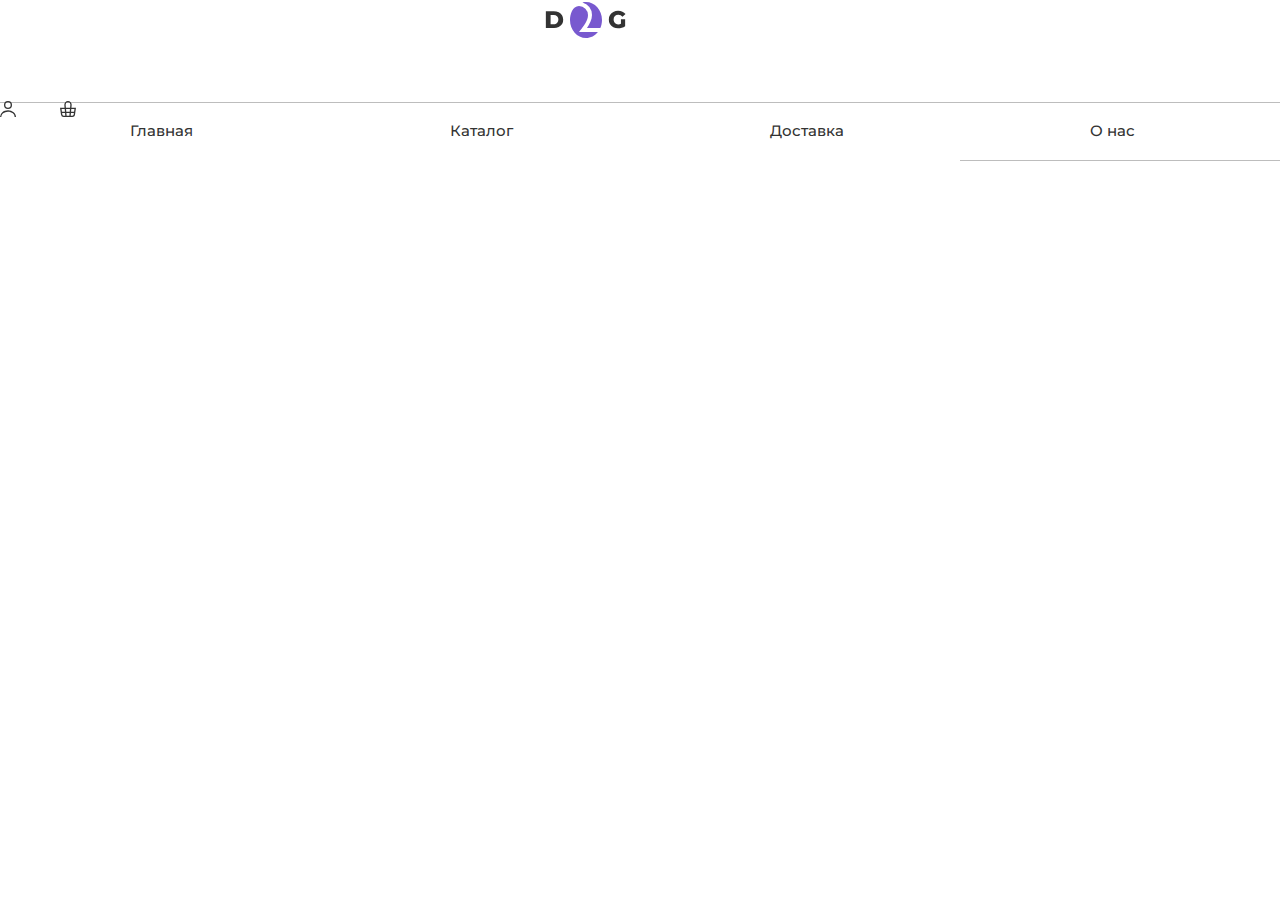
==== 2/index.html @ 833482e5 "Deploying to gh-pages from @ Bobchinskiy/drink2go@7295c0342385f84f03c698ccb4a12c35790814a4 🚀" ====
<!DOCTYPE html><html class="page" lang="ru"><head><meta charset="UTF-8"><title>Drink2Go</title><meta name="viewport" content="width=device-width,initial-scale=1"><link rel="preload" href="#" type="font/woff2" as="font"><link rel="stylesheet" href="styles/styles.css"><script src="scripts/index.js" type="module"></script></head><body class="page__body"><header class="page-header"><div class="page-header__container container"><div class="page-header__logo-wrapper"><picture><source media="(min-width: 1440px)" type="image/svg+xml" width="170" height="36" srcset="images/logo-big.svg"><source media="(min-width: 768px)" type="image/svg+xml" width="82" height="36" srcset="images/logo-medium.svg"><img class="page-header__logo" src="images/logo-small.svg" width="32" height="36" alt="Логотип Drink2Go"></picture><p class="page-header__logo-text">Интернет-магазин кофейных напитков</p></div><nav class="navigation"><ul class="navigation__list navigation__list--open"><li class="navigation__list-item"><a class="navigation__link" href="#">Главная</a></li><li class="navigation__list-item"><a class="navigation__link" href="#">Каталог</a></li><li class="navigation__list-item"><a class="navigation__link" href="#">Доставка</a></li><li class="navigation__list-item"><a class="navigation__link" href="#">О нас</a></li></ul><ul class="navigation__icons-list"><li class="navigation__icons-item"><a href="#" class="navigation__icons-link navigation__icons-link--user"><span class="navigation__icons-item-text">Войти</span></a></li><li class="navigation__icons-item"><a href="#" class="navigation__icons-link navigation__icons-link--basket"><span class="navigation__icons-item-text">Корзина</span></a></li></ul></nav><button class="burger-button" type="button"><span class="visually-hidden">Меню</span></button></div></header><main></main></body></html>
---- 2/styles/styles.css ----
@font-face{font-family:Montserrat;font-weight:400;font-style:normal;font-display:swap;src:url(../fonts/Montserrat/Montserrat-Regular.woff2)format("woff2"),url(../fonts/Montserrat/Montserrat-Regular.woff)format("woff")}@font-face{font-family:Montserrat;font-weight:500;font-style:normal;font-display:swap;src:url(../fonts/Montserrat/Montserrat-Medium.woff2)format("woff2"),url(../fonts/Montserrat/Montserrat-Medium.woff)format("woff")}@font-face{font-family:Montserrat;font-weight:600;font-style:normal;font-display:swap;src:url(../fonts/Montserrat/Montserrat-SemiBold.woff2)format("woff2"),url(../fonts/Montserrat/Montserrat-SemiBold.woff)format("woff")}@font-face{font-family:Montserrat;font-weight:700;font-style:normal;font-display:swap;src:url(../fonts/Montserrat/Montserrat-Bold.woff2)format("woff2"),url(../fonts/Montserrat/Montserrat-Bold.woff)format("woff")}body{margin:0;padding:0;font-family:Montserrat,sans-serif;font-size:12px;line-height:16px}a{color:#333;text-decoration:none}ul{margin:0;padding:0;list-style:none}.visually-hidden{white-space:nowrap;-webkit-clip-path:inset(100%);clip-path:inset(100%);clip:rect(0 0 0 0);border:0;width:1px;height:1px;margin:-1px;padding:0;position:absolute;overflow:hidden}.page-header__container{flex-wrap:wrap;justify-content:center;align-items:center;display:flex}@media (width<=767px){.page-header__container{width:280px;margin:0 auto;padding:10px 20px 0}}@media (width>=768px){.page-header__container{width:728px;margin:0 auto}}.page-header__logo-wrapper{margin-top:2px;margin-right:110px}.page-header__logo-text{display:none}.navigation{flex-wrap:wrap;display:flex}.navigation__list{display:none}.navigation__list--open{display:block;position:absolute;top:60px;left:130px}@media (width>=768px){.navigation__list{display:flex;position:relative}}.navigation__list-item{padding-top:20px;padding-bottom:20px}.navigation__list-item:last-child:after{content:"";background-color:#bdbdbd;width:320px;height:1px;display:block;position:relative;top:20px;right:130px}.navigation__link{font-size:15px;font-weight:500}.navigation__link:before{content:"";background-color:#bdbdbd;width:320px;height:1px;display:block;position:relative;bottom:20px;right:130px}.navigation__icons-list{flex-wrap:wrap;gap:44px;margin-right:44px;display:flex}.navigation__icons-link--user:before{content:" ";background-color:#333;width:16px;height:16px;display:block;-webkit-mask-image:url(../icons/stack.svg#user);mask-image:url(../icons/stack.svg#user);-webkit-mask-position:50%;mask-position:50%;-webkit-mask-size:16px 16px;mask-size:16px 16px;-webkit-mask-repeat:no-repeat;mask-repeat:no-repeat}.navigation__icons-link--user:before:hover{background-color:#7859cf}.navigation__icons-link--basket:before{content:" ";background-color:#333;width:16px;height:16px;display:block;-webkit-mask-image:url(../icons/stack.svg#basket);mask-image:url(../icons/stack.svg#basket);-webkit-mask-position:50%;mask-position:50%;-webkit-mask-size:16px 16px;mask-size:16px 16px;-webkit-mask-repeat:no-repeat;mask-repeat:no-repeat}.navigation__icons-link--basket:before:hover{background-color:#7859cf}.navigation__icons-item-text{display:none}.page{height:100%}.page__body{grid-template-rows:min-content 1fr min-content;min-height:100%;display:grid}.burger-button{cursor:pointer;background-color:#333;border:none;width:16px;height:2px}.burger-button:before{content:"";background-color:#333;width:16px;height:2px;display:block;position:relative;top:4px;right:6px}.burger-button:after{content:"";background-color:#333;width:16px;height:2px;display:block;position:relative;bottom:9px;right:6px}@media (width>=768px){.burger-button{display:none}}
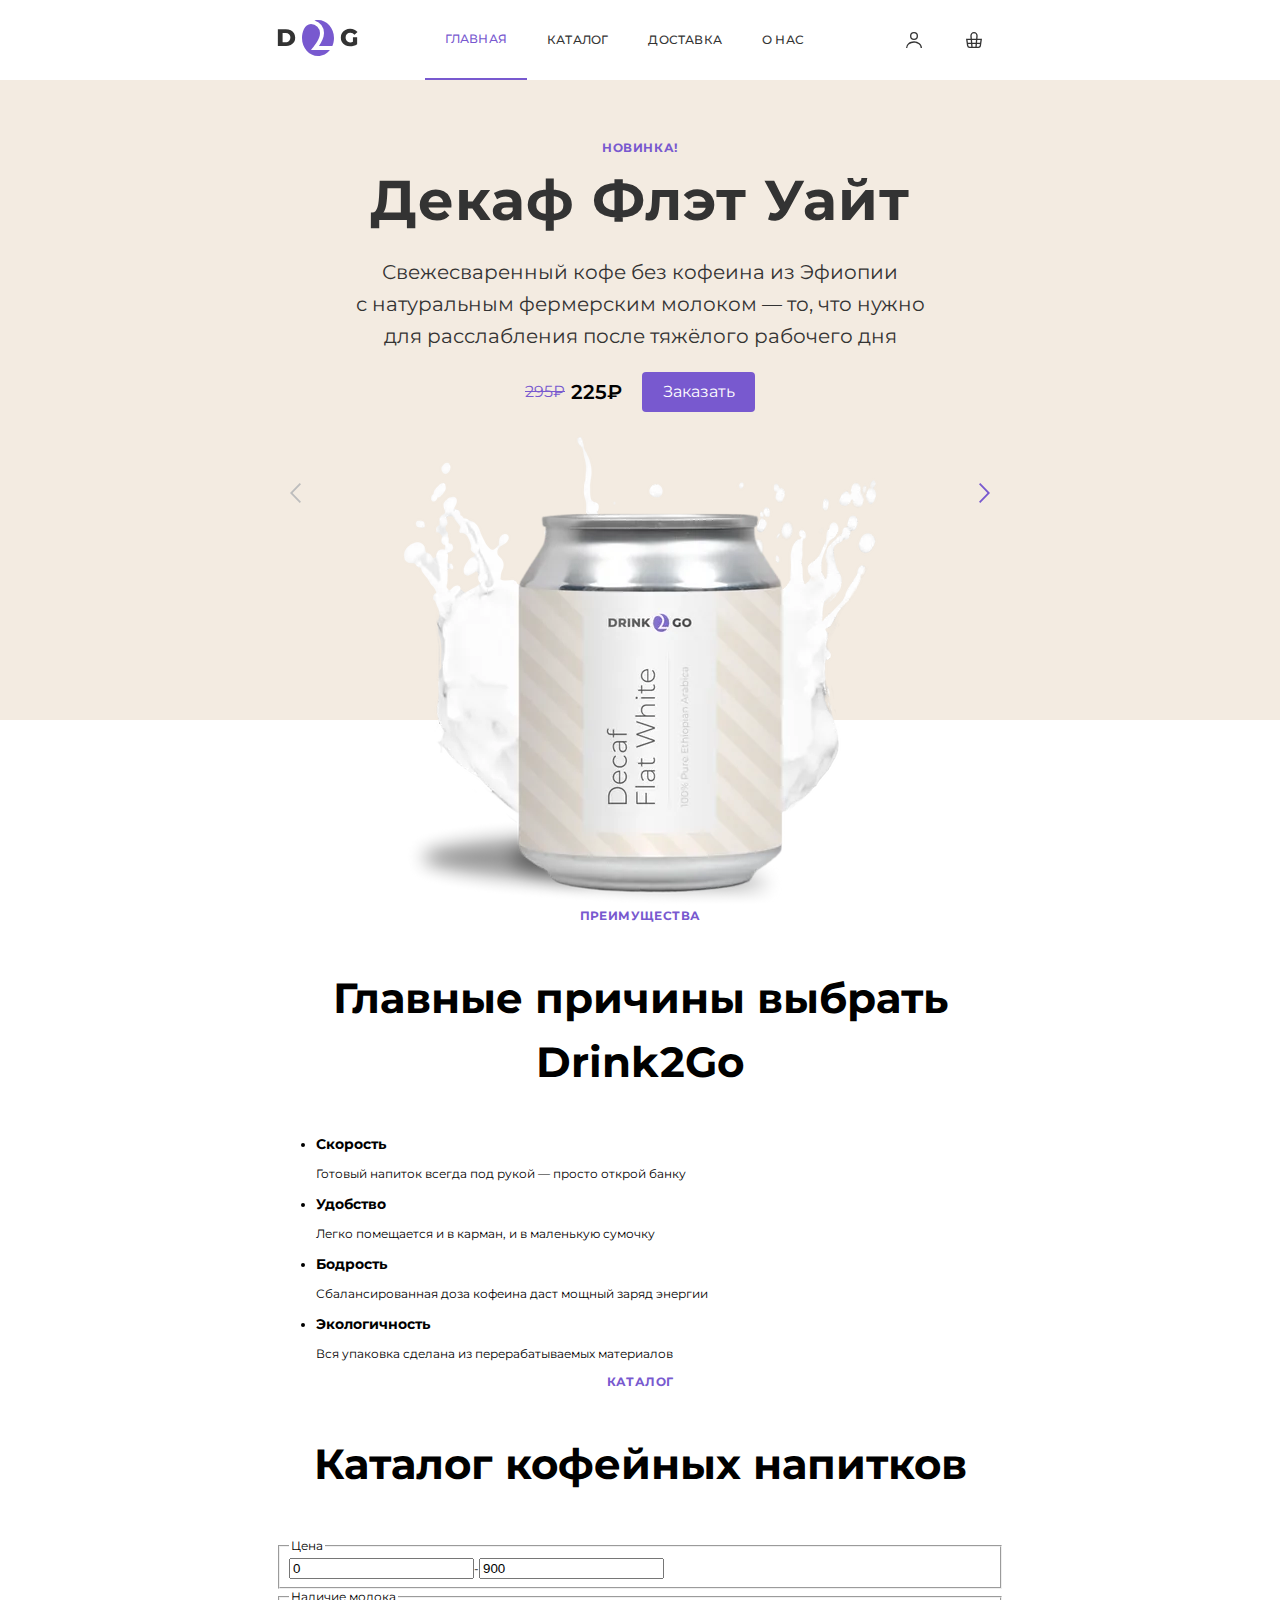
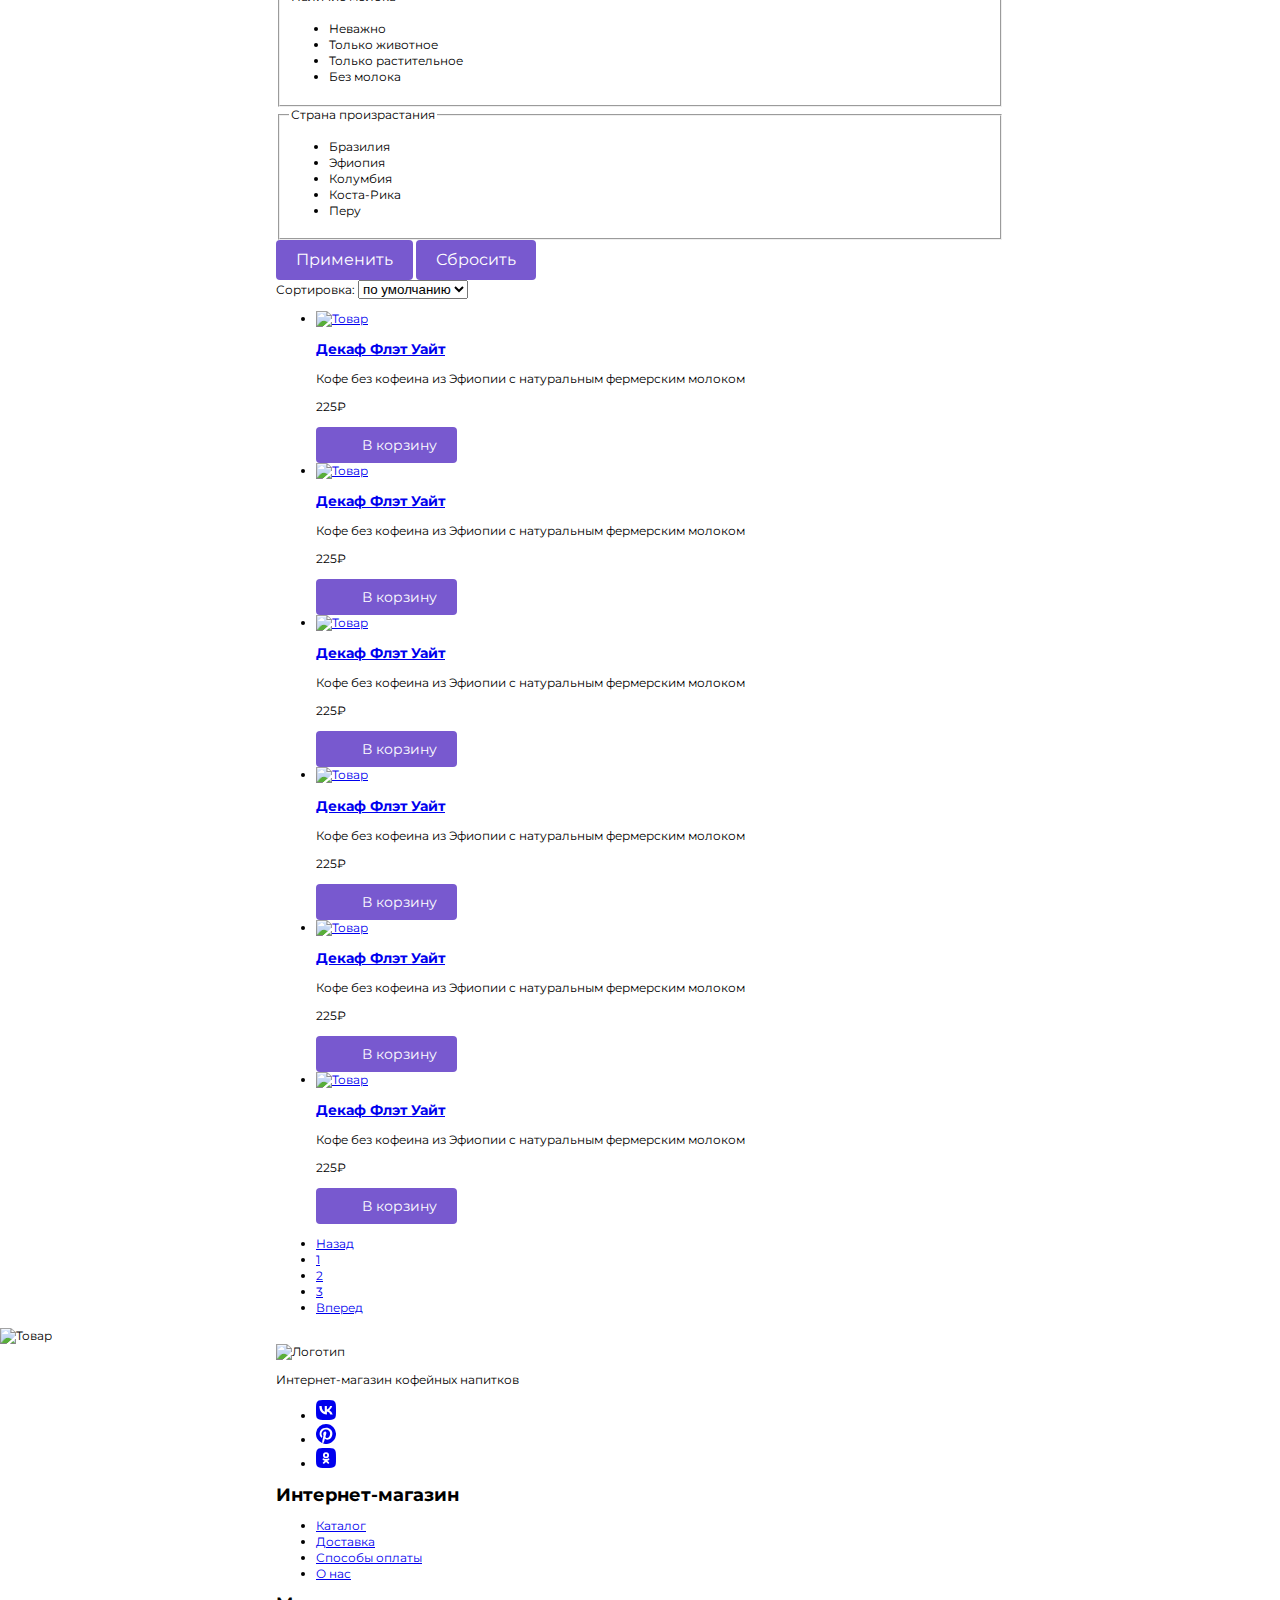
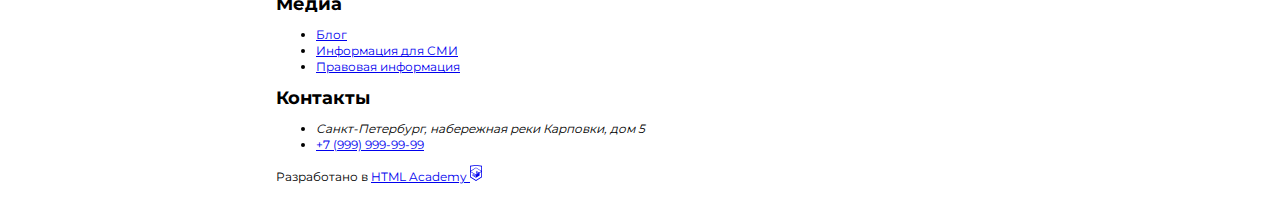
==== commit c1fab0f7: "Deploying to gh-pages from @ Bobchinskiy/drink2go@7295c0342385f84f03c698ccb4a12c35790814a4 🚀" ====
--- a/2/index.html
+++ b/2/index.html
@@ -1 +1 @@
-<!DOCTYPE html><html class="page" lang="ru"><head><meta charset="UTF-8"><title>Drink2Go</title><meta name="viewport" content="width=device-width,initial-scale=1"><link rel="preload" href="#" type="font/woff2" as="font"><link rel="stylesheet" href="styles/styles.css"><script src="scripts/index.js" type="module"></script></head><body class="page__body"><header class="page-header"><div class="page-header__container container"><div class="page-header__logo-wrapper"><picture><source media="(min-width: 1440px)" type="image/svg+xml" width="170" height="36" srcset="images/logo-big.svg"><source media="(min-width: 768px)" type="image/svg+xml" width="82" height="36" srcset="images/logo-medium.svg"><img class="page-header__logo" src="images/logo-small.svg" width="32" height="36" alt="Логотип Drink2Go"></picture><p class="page-header__logo-text">Интернет-магазин кофейных напитков</p></div><nav class="navigation"><ul class="navigation__list navigation__list--open"><li class="navigation__list-item"><a class="navigation__link" href="#">Главная</a></li><li class="navigation__list-item"><a class="navigation__link" href="#">Каталог</a></li><li class="navigation__list-item"><a class="navigation__link" href="#">Доставка</a></li><li class="navigation__list-item"><a class="navigation__link" href="#">О нас</a></li></ul><ul class="navigation__icons-list"><li class="navigation__icons-item"><a href="#" class="navigation__icons-link navigation__icons-link--user"><span class="navigation__icons-item-text">Войти</span></a></li><li class="navigation__icons-item"><a href="#" class="navigation__icons-link navigation__icons-link--basket"><span class="navigation__icons-item-text">Корзина</span></a></li></ul></nav><button class="burger-button" type="button"><span class="visually-hidden">Меню</span></button></div></header><main></main></body></html>+<!DOCTYPE html><html class="page" lang="ru"><head><meta charset="UTF-8"><title>Drink2Go</title><meta name="viewport" content="width=device-width,initial-scale=1"><link rel="preload" href="#" type="font/woff2" as="font"><link rel="stylesheet" href="styles/styles.css"><script src="scripts/index.js" type="module"></script></head><body class="page__body"><header class="page-header" data-test="header"><div class="container page-header__container"><div class="page-header__logo-wrapper"><picture><source media="(min-width: 1440px)" type="image/svg+xml" width="170" height="36" srcset="images/logo-big.svg"><source media="(min-width: 768px)" type="image/svg+xml" width="82" height="36" srcset="images/logo-medium.svg"><img class="page-header__logo" src="images/logo-small.svg" width="32" height="36" alt="Логотип"></picture><p class="page-header__logo-text">Интернет-магазин кофейных напитков</p></div><nav class="navigation"><ul class="navigation__list"><li class="navigation__list-item"><a class="navigation__link navigation__link--active" href="#">Главная</a></li><li class="navigation__list-item"><a class="navigation__link" href="#">Каталог</a></li><li class="navigation__list-item"><a class="navigation__link" href="#">Доставка</a></li><li class="navigation__list-item"><a class="navigation__link" href="#">О нас</a></li></ul><ul class="navigation__icons-list"><li><a class="navigation__icons-item-link navigation__icons-item-link--login" href="#"><span class="navigation__icons-item-text">Войти</span></a></li><li><a class="navigation__icons-item-link navigation__icons-item-link--busket" href="#"><span class="navigation__icons-item-text">Корзина</span></a></li></ul></nav><button class="burger-button js-toggle-button" type="button"><span class="visually-hidden">Меню</span></button></div></header><main class="page-main"><section class="hero-slider" data-test="hero"><h1 class="visually-hidden">Drink2Go - Интернет-магазин кофейных напитков</h1><div class="hero-slider__background"></div><button class="hero-slider__prev slider-button-prev" type="button"><span class="visually-hidden">Предыдущий слайд</span><svg width="20" height="20" viewBox="0 0 20 20" fill="none" xmlns="http://www.w3.org/2000/svg"><path fill-rule="evenodd" clip-rule="evenodd" d="m13.72 0 1.28 1.32-8.43 8.68 8.43 8.68-1.28 1.32-9.72-10 9.72-10Z" fill="currentColor"/></svg></button><div class="hero-slider__item-wrapper"><article class="hero-slider__item hero-slider__item--active" data-color="#f3ebe1"><div class="hero-slider__image-wrapper"><picture><source media="(min-width: 1440px)" type="image/webp" srcset="images/flat_white_slider_desktop@1x.webp, images/flat_white_slider_desktop@2x.webp 2x" width="600" height="600"><source media="(min-width: 1440px)" type="image/png" srcset="images/flat_white_slider_desktop@1x.png, images/flat_white_slider_desktop@2x.png 2x" width="600" height="600"><source media="(min-width: 768px)" type="image/webp" srcset="images/flat_white_slider_tablet@1x.webp, images/flat_white_slider_tablet@2x.webp 2x" width="476" height="476"><source media="(min-width: 768px)" type="image/png" srcset="images/flat_white_slider_tablet@1x.png, images/flat_white_slider_tablet@2x.png 2x" width="476" height="476"><source type="image/webp" srcset="images/flat_white_slider_mobile@1x.webp, images/flat_white_slider_mobile@2x.webp 2x" width="280" height="280"><img class="hero-slider__image" src="images/flat_white_slider_mobile@1x.png" srcset="images/flat_white_slider_mobile@1x.png, images/flat_white_slider_mobile@1x.png 2x" loading="lazy" width="280" height="280" alt="Товар"></picture></div><div class="hero-slider__column"><div class="hero-slider__item-text-wrapper"><p class="hero-slider__item-new-tooltip">Новинка!</p><h2 class="hero-slider__title">Декаф Флэт Уайт</h2><p class="hero-slider__text">Свежесваренный кофе без кофеина из Эфиопии с&nbsp;натуральным фермерским молоком — то, что нужно для&nbsp;расслабления после тяжёлого рабочего дня</p></div><div class="hero-slider__buy-info"><p class="hero-slider__old-price">295₽</p><p class="hero-slider__price">225₽</p><button class="button button--order" type="button">Заказать</button></div></div></article><article class="hero-slider__item" data-color="#eae6fc"><div class="hero-slider__image-wrapper"><picture><source media="(min-width: 1440px)" type="image/webp" srcset="images/lavender_slider_desktop@1x.webp, images/lavender_slider_desktop@2x.webp 2x" width="600" height="600"><source media="(min-width: 1440px)" type="image/png" srcset="images/lavender_slider_desktop@1x.png, images/lavender_slider_desktop@2x.png 2x" width="600" height="600"><source media="(min-width: 768px)" type="image/webp" srcset="images/lavender_slider_tablet@1x.webp, images/lavender_slider_tablet@2x.webp 2x" width="476" height="476"><source media="(min-width: 768px)" type="image/png" srcset="images/lavender_slider_tablet@1x.png, images/lavender_slider_tablet@2x.png 2x" width="476" height="476"><source type="image/webp" srcset="images/lavender_slider_mobile@1x.webp, images/lavender_slider_mobile@2x.webp 2x" width="280" height="280"><img class="hero-slider__image" src="images/lavender_slider_mobile@1x.png" srcset="images/lavender_slider_mobile@1x.png, images/images/lavender_slider_mobile@2x.png 2x" loading="lazy" width="280" height="280" alt="Товар"></picture></div><div class="hero-slider__column"><div class="hero-slider__item-text-wrapper"><p class="hero-slider__item-new-tooltip">Новинка!</p><h2 class="hero-slider__title">Лавандовый Латте</h2><p class="hero-slider__text">Невероятное сочетание перуанской высокогорной арабики с молоком ламы и лавандовым сиропом унесёт вас прямо на вершину Радужных гор</p></div><div class="hero-slider__buy-info"><p class="hero-slider__old-price">285₽</p><p class="hero-slider__price">265₽</p><button class="button button--order" type="button">Заказать</button></div></div></article><article class="hero-slider__item" data-color="#e5e6e8"><div class="hero-slider__image-wrapper"><picture><source media="(min-width: 1440px)" type="image/webp" srcset="images/espresso_slider_desktop@1x.webp, images/espresso_slider_desktop@2x.webp 2x" width="600" height="600"><source media="(min-width: 1440px)" type="image/png" srcset="images/espresso_slider_desktop@1x.png, images/espresso_slider_desktop@2x.png 2x" width="600" height="600"><source media="(min-width: 768px)" type="image/webp" srcset="images/espresso_slider_tablet@1x.webp, images/espresso_slider_tablet@2x.webp 2x" width="476" height="476"><source media="(min-width: 768px)" type="image/png" srcset="images/espresso_slider_tablet@1x.png, images/espresso_slider_tablet@2x.png 2x" width="476" height="476"><source type="image/webp" srcset="images/espresso_slider_mobile@1x.webp, images/espresso_slider_mobile@2x.webp 2x" width="280" height="280"><img class="hero-slider__image" src="images/espresso_slider_mobile@1x.png" srcset="images/espresso_slider_mobile@1x.png, images/espresso_slider_mobile@2x.png 2x" loading="lazy" width="280" height="280" alt="Товар"></picture></div><div class="hero-slider__column"><div class="hero-slider__item-text-wrapper"><p class="hero-slider__item-new-tooltip">Новинка!</p><h2 class="hero-slider__title">Тройной Эспрессо</h2><p class="hero-slider__text">Мощнее укола адреналина, чернее самой тёмной ночи, этот тройной эспрессо из Колумбии покажет вам, что такое настоящая бодрость</p></div><div class="hero-slider__buy-info"><p class="hero-slider__old-price">285₽</p><p class="hero-slider__price">265₽</p><button class="button button--order" type="button">Заказать</button></div></div></article></div><button class="hero-slider__next slider-button-next" type="button"><span class="visually-hidden">Следующий слайд</span><svg width="20" height="20" viewBox="0 0 20 20" fill="none" xmlns="http://www.w3.org/2000/svg"><path fill-rule="evenodd" clip-rule="evenodd" d="m6.28 0-1.28 1.32 8.43 8.68-8.43 8.68 1.28 1.32 9.72-10-9.72-10Z" fill="currentColor"/></svg></button><div class="hero-slider__paginations-wrapper"></div></section><section class="features" data-test="features"><div class="container features__container"><h2 class="main-title">Преимущества</h2><p class="main-title-text features__title-text">Главные причины выбрать Drink2Go</p><ul class="features__list"><li class="features__item features__item--speed"><div class="features__wrapper"><h3 class="features__list-title">Скорость</h3><p class="features__description">Готовый напиток всегда под рукой — просто открой банку</p></div></li><li class="features__item features__item--comfortable"><div class="features__wrapper"><h3 class="features__list-title">Удобство</h3><p class="features__description">Легко помещается и в карман, и&nbsp;в&nbsp;маленькую сумочку</p></div></li><li class="features__item features__item--cheerfulness"><div class="features__wrapper"><h3 class="features__list-title">Бодрость</h3><p class="features__description">Сбалансированная доза кофеина даст мощный заряд энергии</p></div></li><li class="features__item features__item--ecology"><div class="features__wrapper"><h3 class="features__list-title">Экологичность</h3><p class="features__description">Вся упаковка сделана из&nbsp;перерабатываемых материалов</p></div></li></ul></div></section><section class="catalog" data-test="catalog"><div class="container catalog__container"><h2 class="main-title">Каталог</h2><p class="main-title-text catalog__title-text">Каталог кофейных напитков</p><div class="catalog__wrapper"><form class="catalog__filter" method="post" action="https://echo.htmlacademy.ru;"><div class="catalog__fieldset-wrapper"><fieldset class="catalog__fieldset"><legend class="catalog__legend">Цена</legend><div class="catalog__price-range"></div><div class="catalog__range-inputs-wrapper"><label class="visually-hidden" for="start-price">Начальная цена</label> <label class="visually-hidden" for="end-price">Конечная цена</label> <input class="catalog__range-input catalog__range-input--from" id="start-price" name="from_price" type="text" value="0" placeholder="0">-<input class="catalog__range-input catalog__range-input--to" id="end-price" name="to_price" type="text" value="900"></div></fieldset><fieldset class="catalog__fieldset"><legend class="catalog__legend">Наличие молока</legend><ul class="catalog__list"><li class="catalog__list-item"><label class="catalog__label"><input class="catalog__radio visually-hidden" type="radio" name="milk" checked="checked"><span class="catalog__markup"></span>Неважно</label></li><li class="catalog__list-item"><label class="catalog__label"><input class="catalog__radio visually-hidden" type="radio" name="milk"><span class="catalog__markup"></span>Только животное</label></li><li class="catalog__list-item"><label class="catalog__label"><input class="catalog__radio visually-hidden" type="radio" name="milk"><span class="catalog__markup"></span>Только растительное</label></li><li class="catalog__list-item"><label class="catalog__label"><input class="catalog__radio visually-hidden" type="radio" name="milk" disabled="disabled"><span class="catalog__markup"></span>Без молока</label></li></ul></fieldset><fieldset class="catalog__fieldset"><legend class="catalog__legend">Страна произрастания</legend><ul class="catalog__list"><li class="catalog__list-item"><label class="catalog__label"><input class="catalog__checkbox visually-hidden" type="checkbox" name="country[]" checked="checked"><span class="catalog__markup"></span>Бразилия</label></li><li class="catalog__list-item"><label class="catalog__label"><input class="catalog__checkbox visually-hidden" type="checkbox" name="country[]"><span class="catalog__markup"></span>Эфиопия</label></li><li class="catalog__list-item"><label class="catalog__label"><input class="catalog__checkbox visually-hidden" type="checkbox" name="country[]"><span class="catalog__markup"></span>Колумбия</label></li><li class="catalog__list-item"><label class="catalog__label"><input class="catalog__checkbox visually-hidden" type="checkbox" name="country[]"><span class="catalog__markup"></span>Коста-Рика</label></li><li class="catalog__list-item"><label class="catalog__label"><input class="catalog__checkbox visually-hidden" type="checkbox" name="country[]" disabled="disabled"><span class="catalog__markup"></span>Перу</label></li></ul></fieldset></div><div class="catalog__buttons-wrapper"><button class="button catalog__send-button" type="submit">Применить</button> <button class="button catalog__reset-button" type="reset">Сбросить</button></div></form><div class="catalog__sort-wrapper"><div class="catalog__sort-label">Сортировка: <select class="catalog__sort" name="sort"><option value="default">по умолчанию</option></select></div></div><div class="catalog__products-wrapper"><ul class="catalog__products-list"><li class="catalog__product-item"><article class="catalog__product product"><div class="product__image-wrapper"><a class="product__link" href="#"><picture><source type="image/webp" srcset="images/product-1@1x.webp, images/product-1@2x.webp 2x" width="130" height="188"><img class="product__image" src="images/product-1@1x.png" srcset="images/product-1@1x.png, images/product-1@2x.png 2x" loading="lazy" width="130" height="188" alt="Товар"></picture></a></div><h3 class="product__title"><a class="product__link" href="#">Декаф Флэт Уайт</a></h3><p class="product__description">Кофе без кофеина из Эфиопии с&nbsp;натуральным фермерским молоком</p><div class="product__buy"><p class="product__price">225₽</p><button class="product__button button button--buy" type="button">В корзину</button></div></article></li><li class="catalog__product-item"><article class="catalog__product product"><div class="product__image-wrapper"><a class="product__link" href="#"><picture><source type="image/webp" srcset="images/product-2@1x.webp, images/product-2@2x.webp 2x" width="130" height="188"><img class="product__image" src="images/product-2@1x.png" srcset="images/product-2@1x.png, images/product-2@2x.png 2x" loading="lazy" width="130" height="188" alt="Товар"></picture></a></div><h3 class="product__title"><a class="product__link" href="#">Декаф Флэт Уайт</a></h3><p class="product__description">Кофе без кофеина из Эфиопии с&nbsp;натуральным фермерским молоком</p><div class="product__buy"><p class="product__price">225₽</p><button class="product__button button button--buy" type="button">В корзину</button></div></article></li><li class="catalog__product-item"><article class="catalog__product product"><div class="product__image-wrapper"><a class="product__link" href="#"><picture><source type="image/webp" srcset="images/product-3@1x.webp, images/product-3@2x.webp 2x" width="130" height="188"><img class="product__image" src="images/product-3@1x.png" srcset="images/product-3@1x.png, images/product-3@2x.png 2x" loading="lazy" width="130" height="188" alt="Товар"></picture></a></div><h3 class="product__title"><a class="product__link" href="#">Декаф Флэт Уайт</a></h3><p class="product__description">Кофе без кофеина из Эфиопии с&nbsp;натуральным фермерским молоком</p><div class="product__buy"><p class="product__price">225₽</p><button class="product__button button button--buy" type="button">В корзину</button></div></article></li><li class="catalog__product-item"><article class="catalog__product product"><div class="product__image-wrapper"><a class="product__link" href="#"><picture><source type="image/webp" srcset="images/product-4@1x.webp, images/product-4@2x.webp 2x" width="130" height="188"><img class="product__image" src="images/product-4@1x.png" srcset="images/product-4@1x.png, images/product-4@2x.png 2x" loading="lazy" width="130" height="188" alt="Товар"></picture></a></div><h3 class="product__title"><a class="product__link" href="#">Декаф Флэт Уайт</a></h3><p class="product__description">Кофе без кофеина из Эфиопии с&nbsp;натуральным фермерским молоком</p><div class="product__buy"><p class="product__price">225₽</p><button class="product__button button button--buy" type="button">В корзину</button></div></article></li><li class="catalog__product-item"><article class="catalog__product product"><div class="product__image-wrapper"><a class="product__link" href="#"><picture><source type="image/webp" srcset="images/product-5@1x.webp, images/product-5@2x.webp 2x" width="130" height="188"><img class="product__image" src="images/product-5@1x.png" srcset="images/product-5@1x.png, images/product-5@2x.png 2x" loading="lazy" width="130" height="188" alt="Товар"></picture></a></div><h3 class="product__title"><a class="product__link" href="#">Декаф Флэт Уайт</a></h3><p class="product__description">Кофе без кофеина из Эфиопии с&nbsp;натуральным фермерским молоком</p><div class="product__buy"><p class="product__price">225₽</p><button class="product__button button button--buy" type="button">В корзину</button></div></article></li><li class="catalog__product-item"><article class="catalog__product product"><div class="product__image-wrapper"><a class="product__link" href="#"><picture><source type="image/webp" srcset="images/product-6@1x.webp, images/product-6@2x.webp 2x" width="130" height="188"><img class="product__image" src="images/product-6@1x.png" srcset="images/product-6@1x.png, images/product-6@2x.png 2x" loading="lazy" width="130" height="188" alt="Товар"></picture></a></div><h3 class="product__title"><a class="product__link" href="#">Декаф Флэт Уайт</a></h3><p class="product__description">Кофе без кофеина из Эфиопии с&nbsp;натуральным фермерским молоком</p><div class="product__buy"><p class="product__price">225₽</p><button class="product__button button button--buy" type="button">В корзину</button></div></article></li></ul><ul class="catalog__pagination-list"><li><a class="catalog__pagination-link catalog__pagination-link--prev" href="#"><span>Назад</span></a></li><li><a class="catalog__pagination-link" href="#">1</a></li><li><a class="catalog__pagination-link catalog__pagination-link--active" href="#">2</a></li><li><a class="catalog__pagination-link" href="#">3</a></li><li><a class="catalog__pagination-link catalog__pagination-link--next" href="#"><span>Вперед</span></a></li></ul></div></div></div></section><section class="map" data-test="map"><h2 class="visually-hidden">Карта</h2><picture><source media="(min-width: 1440px)" type="image/webp" srcset="images/map-large@1x.webp, images/map-large@2x.webp 2x" width="1440" height="540"><source media="(min-width: 1440px)" type="image/png" srcset="images/map-large@1x.png, images/map-large@2x.png 2x" width="1440" height="540"><source media="(min-width: 768px)" type="image/webp" srcset="images/map-medium@1x.webp, images/map-medium@2x.webp 2x" width="768" height="480"><source media="(min-width: 768px)" type="image/png" srcset="images/map-medium@1x.png, images/map-medium@2x.png 2x" width="768" height="480"><source type="image/webp" srcset="images/map-small@1x.webp, images/map-small@2x.webp 2x" width="320" height="420"><img class="map__image" src="images/map-small@1x.png" srcset="images/map-small@1x.png, images/map-small@2x.png 2x" loading="lazy" width="320" height="420" alt="Товар"></picture></section></main><footer class="page-footer" data-test="footer"><div class="container page-footer__container"><div class="page-footer__section"><div class="page-footer__logo-wrapper"><picture><source media="(min-width: 1440px)" type="image/svg+xml" width="170" height="36" srcset="images/logo-large.svg"><source media="(min-width: 768px)" type="image/svg+xml" width="170" height="36" srcset="images/logo-large.svg"><img class="page-footer__logo" src="images/logo-medium.svg" width="82" height="36" alt="Логотип"></picture><p class="page-footer__logo-text">Интернет-магазин кофейных напитков</p></div><ul class="page-footer__socials"><li class="page-footer__social"><a class="page-footer__social-link" href="#"><span class="visually-hidden">Перейти в vk</span><svg width="20" height="20" role="img" viewBox="0 0 20 20" fill="none" xmlns="http://www.w3.org/2000/svg"><path fill-rule="evenodd" clip-rule="evenodd" d="M1.4 1.4c-1.4 1.41-1.4 3.67-1.4 8.2v.8c0 4.53 0 6.79 1.4 8.2 1.41 1.4 3.67 1.4 8.2 1.4h.8c4.53 0 6.79 0 8.2-1.4 1.4-1.41 1.4-3.67 1.4-8.2v-.8c0-4.53 0-6.79-1.4-8.2-1.41-1.4-3.67-1.4-8.2-1.4h-.8c-4.53 0-6.79 0-8.2 1.4Zm1.98 4.68c.1 5.2 2.7 8.33 7.26 8.33h.26v-2.98a4.11 4.11 0 0 1 3.45 2.98h2.37a6.58 6.58 0 0 0-3.43-4.18 6.35 6.35 0 0 0 2.93-4.15h-2.15c-.47 1.65-1.85 3.15-3.17 3.3v-3.3h-2.15v5.77c-1.33-.33-3.02-1.95-3.1-5.77h-2.27Z" fill="currentColor"/></svg></a></li><li class="page-footer__social"><a class="page-footer__social-link" href="#"><span class="visually-hidden">Перейти в pinterest</span><svg width="20" height="20" role="img" viewBox="0 0 22 22" fill="none" xmlns="http://www.w3.org/2000/svg"><path d="M11 0a11 11 0 0 0-4 21.25c-.1-.87-.2-2.21.03-3.16l1.29-5.47s-.33-.66-.33-1.63c0-1.53.89-2.67 2-2.67.93 0 1.38.7 1.38 1.54 0 .95-.6 2.36-.9 3.67-.27 1.1.54 1.99 1.62 1.99 1.96 0 3.46-2.07 3.46-5.04 0-2.64-1.9-4.48-4.6-4.48a4.76 4.76 0 0 0-4.96 4.78c0 .94.36 1.96.82 2.5.09.12.1.21.07.32l-.3 1.25c-.05.2-.16.24-.37.15-1.38-.64-2.23-2.65-2.23-4.26 0-3.47 2.52-6.66 7.26-6.66 3.82 0 6.78 2.72 6.78 6.35 0 3.8-2.39 6.84-5.7 6.84-1.12 0-2.17-.58-2.52-1.26l-.69 2.62a12.3 12.3 0 0 1-1.37 2.88 11 11 0 1 0 3.26-21.51Z" fill="currentColor"/></svg></a></li><li class="page-footer__social"><a class="page-footer__social-link" href="#"><span class="visually-hidden">Перейти в однокласники</span><svg width="20" height="20" role="img" viewBox="0 0 20 20" fill="none" xmlns="http://www.w3.org/2000/svg"><path fill-rule="evenodd" clip-rule="evenodd" d="M1.4 1.4c-1.4 1.41-1.4 3.67-1.4 8.2v.91c0 4.46 0 6.7 1.4 8.09 1.41 1.4 3.67 1.4 8.2 1.4h.91c4.46 0 6.7 0 8.09-1.4 1.4-1.41 1.4-3.67 1.4-8.2v-.91c0-4.46 0-6.7-1.4-8.09-1.41-1.4-3.67-1.4-8.2-1.4h-.91c-4.46 0-6.7 0-8.09 1.4Zm8.62 8.8a3.03 3.03 0 1 0-.01-6.07 3.03 3.03 0 0 0 0 6.07Zm0-4.28a1.25 1.25 0 0 1 0 2.5c-.69 0-1.25-.56-1.25-1.25a1.23 1.23 0 0 1 1.25-1.25Zm1.21 6.76a5.73 5.73 0 0 0 1.76-.72.88.88 0 0 0 .28-1.24.88.88 0 0 0-1.24-.27 3.85 3.85 0 0 1-4.08 0 .9.9 0 0 0-1.23.27.9.9 0 0 0 .3 1.22 5.8 5.8 0 0 0 1.77.72l-1.69 1.69a.89.89 0 0 0 0 1.25c.18.18.4.25.63.25.24 0 .46-.09.64-.25l1.67-1.67 1.67 1.67a.89.89 0 0 0 1.25-1.25l-1.73-1.67Z" fill="currentColor"/></svg></a></li></ul></div><div class="page-footer__links-wrapper"><div class="page-footer__links"><h2 class="page-footer__title">Интернет-магазин</h2><ul class="page-footer__links-list"><li class="page-footer__item"><a href="#">Каталог</a></li><li class="page-footer__item"><a href="#">Доставка</a></li><li class="page-footer__item"><a href="#">Способы оплаты</a></li><li class="page-footer__item"><a href="#">О нас</a></li></ul></div><div class="page-footer__links"><h2 class="page-footer__title">Медиа</h2><ul class="page-footer__links-list"><li class="page-footer__item"><a href="#">Блог</a></li><li class="page-footer__item"><a href="#">Информация для СМИ</a></li><li class="page-footer__item"><a href="#">Правовая информация</a></li></ul></div><div class="page-footer__links page-footer__links--contacts"><h2 class="page-footer__title">Контакты</h2><ul class="page-footer__links-list"><li class="page-footer__item page-footer__item--address"><address>Санкт-Петербург, набережная реки Карповки, дом 5</address></li><li class="page-footer__item page-footer__item--phone"><a href="tel:+7(999)999-99-99">+7 (999) 999-99-99</a></li></ul></div></div><div class="page-footer__developed-by"><p class="page-footer__academy-text">Разработано в <a class="page-footer__academy-link" href="https://htmlacademy.ru/intensive/adaptive">HTML Academy <svg class="page-footer__academy-logo" role="img" width="12" height="16" viewBox="0 0 12 16" fill="none" xmlns="http://www.w3.org/2000/svg"><path d="M11.2151 5.75392L5.97184 2.49957V2.49875L5.97121 2.49916L5.97058 2.49875V2.49957L0.784854 5.75013V1.40658L6.00008 0.830884L11.2151 1.40658V5.75392ZM11.211 6.32987L9.12557 7.62344L5.98451 5.65607L5.97935 6.22863L8.66414 7.9096L8.20107 8.19683L5.98451 6.80853L5.97935 7.3811L7.72892 8.47648L7.31607 8.76717L7.30606 8.77351L5.98451 7.95383L5.97935 8.52631L6.8465 9.06404L5.96315 9.62244L0.796198 6.3886L5.97058 3.1139V3.11448L11.211 6.32987ZM11.2151 11.7713L6 15.0384L0.784854 11.7713V7.02542L5.97763 10.2796L5.98631 10.8693L2.42396 8.63702L2.41871 9.20959L5.99523 11.4728L6.00407 12.0782L2.42873 9.83883L2.42356 10.4113L6 12.6745L9.60624 10.4026V7.95712L11.2151 6.94552V11.7713ZM5.99984 -3.17891e-07L0 0.662267V12.2411L6 16L12 12.2411V0.662267L5.99984 -3.17891e-07Z" fill="currentColor"/></svg></a></p></div></div></footer></body></html>--- a/2/styles/styles.css
+++ b/2/styles/styles.css
@@ -1 +1 @@
-@font-face{font-family:Montserrat;font-weight:400;font-style:normal;font-display:swap;src:url(../fonts/Montserrat/Montserrat-Regular.woff2)format("woff2"),url(../fonts/Montserrat/Montserrat-Regular.woff)format("woff")}@font-face{font-family:Montserrat;font-weight:500;font-style:normal;font-display:swap;src:url(../fonts/Montserrat/Montserrat-Medium.woff2)format("woff2"),url(../fonts/Montserrat/Montserrat-Medium.woff)format("woff")}@font-face{font-family:Montserrat;font-weight:600;font-style:normal;font-display:swap;src:url(../fonts/Montserrat/Montserrat-SemiBold.woff2)format("woff2"),url(../fonts/Montserrat/Montserrat-SemiBold.woff)format("woff")}@font-face{font-family:Montserrat;font-weight:700;font-style:normal;font-display:swap;src:url(../fonts/Montserrat/Montserrat-Bold.woff2)format("woff2"),url(../fonts/Montserrat/Montserrat-Bold.woff)format("woff")}body{margin:0;padding:0;font-family:Montserrat,sans-serif;font-size:12px;line-height:16px}a{color:#333;text-decoration:none}ul{margin:0;padding:0;list-style:none}.visually-hidden{white-space:nowrap;-webkit-clip-path:inset(100%);clip-path:inset(100%);clip:rect(0 0 0 0);border:0;width:1px;height:1px;margin:-1px;padding:0;position:absolute;overflow:hidden}.page-header__container{flex-wrap:wrap;justify-content:center;align-items:center;display:flex}@media (width<=767px){.page-header__container{width:280px;margin:0 auto;padding:10px 20px 0}}@media (width>=768px){.page-header__container{width:728px;margin:0 auto}}.page-header__logo-wrapper{margin-top:2px;margin-right:110px}.page-header__logo-text{display:none}.navigation{flex-wrap:wrap;display:flex}.navigation__list{display:none}.navigation__list--open{display:block;position:absolute;top:60px;left:130px}@media (width>=768px){.navigation__list{display:flex;position:relative}}.navigation__list-item{padding-top:20px;padding-bottom:20px}.navigation__list-item:last-child:after{content:"";background-color:#bdbdbd;width:320px;height:1px;display:block;position:relative;top:20px;right:130px}.navigation__link{font-size:15px;font-weight:500}.navigation__link:before{content:"";background-color:#bdbdbd;width:320px;height:1px;display:block;position:relative;bottom:20px;right:130px}.navigation__icons-list{flex-wrap:wrap;gap:44px;margin-right:44px;display:flex}.navigation__icons-link--user:before{content:" ";background-color:#333;width:16px;height:16px;display:block;-webkit-mask-image:url(../icons/stack.svg#user);mask-image:url(../icons/stack.svg#user);-webkit-mask-position:50%;mask-position:50%;-webkit-mask-size:16px 16px;mask-size:16px 16px;-webkit-mask-repeat:no-repeat;mask-repeat:no-repeat}.navigation__icons-link--user:before:hover{background-color:#7859cf}.navigation__icons-link--basket:before{content:" ";background-color:#333;width:16px;height:16px;display:block;-webkit-mask-image:url(../icons/stack.svg#basket);mask-image:url(../icons/stack.svg#basket);-webkit-mask-position:50%;mask-position:50%;-webkit-mask-size:16px 16px;mask-size:16px 16px;-webkit-mask-repeat:no-repeat;mask-repeat:no-repeat}.navigation__icons-link--basket:before:hover{background-color:#7859cf}.navigation__icons-item-text{display:none}.page{height:100%}.page__body{grid-template-rows:min-content 1fr min-content;min-height:100%;display:grid}.burger-button{cursor:pointer;background-color:#333;border:none;width:16px;height:2px}.burger-button:before{content:"";background-color:#333;width:16px;height:2px;display:block;position:relative;top:4px;right:6px}.burger-button:after{content:"";background-color:#333;width:16px;height:2px;display:block;position:relative;bottom:9px;right:6px}@media (width>=768px){.burger-button{display:none}}+@font-face{font-family:Montserrat;font-weight:400;font-style:normal;font-display:swap;src:url(../fonts/Montserrat/Montserrat-Regular.woff2)format("woff2"),url(../fonts/Montserrat/Montserrat-Regular.woff)format("woff")}@font-face{font-family:Montserrat;font-weight:500;font-style:normal;font-display:swap;src:url(../fonts/Montserrat/Montserrat-Medium.woff2)format("woff2"),url(../fonts/Montserrat/Montserrat-Medium.woff)format("woff")}@font-face{font-family:Montserrat;font-weight:600;font-style:normal;font-display:swap;src:url(../fonts/Montserrat/Montserrat-SemiBold.woff2)format("woff2"),url(../fonts/Montserrat/Montserrat-SemiBold.woff)format("woff")}@font-face{font-family:Montserrat;font-weight:700;font-style:normal;font-display:swap;src:url(../fonts/Montserrat/Montserrat-Bold.woff2)format("woff2"),url(../fonts/Montserrat/Montserrat-Bold.woff)format("woff")}body{margin:0;padding:0;font-family:Montserrat,sans-serif;font-size:12px;line-height:16px}.visually-hidden{white-space:nowrap;-webkit-clip-path:inset(100%);clip-path:inset(100%);clip:rect(0 0 0 0);border:0;width:1px;height:1px;margin:-1px;padding:0;position:absolute;overflow:hidden}.page{height:100%}.page__body{grid-template-rows:min-content 1fr min-content;min-height:100%;display:grid}.page-header__container{flex-wrap:wrap;align-items:center;display:flex}@media (width<=767px){.page-header__container{width:320px;padding:0}}.page-header__logo-text{display:none}@media (width>=1440px){.page-header__logo-text{max-width:126px;display:block}}.page-header__logo-wrapper{align-items:center;gap:20px;display:flex}@media (width<=767px){.page-header__logo-wrapper{margin-left:20px}}.container{width:280px;margin:0 auto;padding:0 20px}@media (width>=768px){.container{width:728px;padding:0 20px}}@media (width>=1440px){.container{width:1360px;padding:0 40px}}.navigation{flex-wrap:wrap;margin-left:auto;display:flex}.navigation__list{margin:0;padding:0;list-style:none;display:none}@media (width>=768px){.navigation__list{flex-wrap:wrap;align-items:center;max-width:400px;margin-right:60px;display:flex}}@media (width>=1440px){.navigation__list{gap:20px;max-width:470px;margin-right:162px}}@media (width<=767px){.navigation__list--active{z-index:3;background-color:#fff;display:block;position:absolute;top:60px;left:0;right:0}}.navigation__list-item{display:flex}.navigation__icons-list{flex-wrap:wrap;max-width:180px;margin:0;padding:0;list-style:none;display:flex}@media (width>=768px){.navigation__icons-list{max-width:180px}}@media (width>=1440px){.navigation__icons-list{gap:20px;max-width:400px}}.navigation__link{box-sizing:border-box;text-transform:uppercase;color:#333;letter-spacing:.2px;padding:31px 20px;font-weight:500;text-decoration:none}.navigation__link:hover,.navigation__link:focus{color:#7859cf}.navigation__link:active{background-color:#f0ebff}@media (width>=1440px){.navigation__link{padding:31px 21px}}.navigation__link--active{color:#7859cf;border-bottom:2px solid #7859cf}@media (width<=767px){.navigation__list--active .navigation__link:active{color:#333}.navigation__list--active .navigation__link:first-child:before{content:" ";background-color:#f0ebff;width:100vw;height:1px;position:absolute;top:0;left:50%;transform:translate(-50vw)}.navigation__list--active .navigation__link{text-align:center;width:100%;padding-top:20px;padding-bottom:21px;display:block;position:relative}.navigation__list--active .navigation__link:after{content:" ";background-color:#f0ebff;width:100vw;height:1px;position:absolute;bottom:0;left:50%;transform:translate(-50vw)}.navigation__list--active .navigation__link--active{border:none}}.navigation__icons-item-link{box-sizing:border-box;text-transform:uppercase;color:#333;width:60px;height:60px;padding:22px;font-weight:500;text-decoration:none;display:block}.navigation__icons-item-link:hover,.navigation__icons-item-link:focus{color:#7859cf}.navigation__icons-item-link:active{background-color:#f0ebff}@media (width>=768px){.navigation__icons-item-link{height:80px;padding:32px 22px}}@media (width>=1440px){.navigation__icons-item-link{gap:8px;width:auto;padding:32px 20px;display:flex}}.navigation__icons-item-link--login:before{content:" ";background-color:#333;width:16px;height:16px;display:block;-webkit-mask-image:url(../icons/stack.svg#user);mask-image:url(../icons/stack.svg#user);-webkit-mask-position:50%;mask-position:50%;-webkit-mask-size:16px 16px;mask-size:16px 16px;-webkit-mask-repeat:no-repeat;mask-repeat:no-repeat}.navigation__icons-item-link--login:before:hover{background-color:#7859cf}.navigation__icons-item-link--busket:before{content:" ";background-color:#333;width:16px;height:16px;display:block;-webkit-mask-image:url(../icons/stack.svg#basket);mask-image:url(../icons/stack.svg#basket);-webkit-mask-position:50%;mask-position:50%;-webkit-mask-size:16px 16px;mask-size:16px 16px;-webkit-mask-repeat:no-repeat;mask-repeat:no-repeat}.navigation__icons-item-link--busket:hover:before,.navigation__icons-item-link--login:hover:before{background-color:#7859cf}.navigation__icons-item-link--busket:active:before,.navigation__icons-item-link--login:active:before{background-color:#333}@media (width>=768px){.navigation__icons-item-link--busket:active:before,.navigation__icons-item-link--login:active:before{background-color:#7859cf}}.navigation__icons-item-text{display:none}@media (width>=1440px){.navigation__icons-item-text{display:block}}.burger-button{box-sizing:border-box;cursor:pointer;background-color:#0000;background-image:url(../icons/stack.svg#burger);background-position:50%;background-repeat:no-repeat;background-size:16px 16px;border:none;width:60px;height:60px;padding:22px;display:block}.burger-button:active{background-color:#f0ebff}@media (width>=768px){.burger-button{display:none}}.burger-button--cross{background-image:url(../icons/stack.svg#cross)}.button{color:#fff;cursor:pointer;background-color:#7859cf;border:none;border-radius:4px;padding:8px 20px;font-family:inherit;font-size:16px;line-height:24px;text-decoration:none}.button:focus,.button:hover{background-color:#9070ec}.button:active{background-color:#593cac}.button:disabled{background-color:#bdbdbd}.button--buy{align-items:center;font-size:14px;line-height:20px;display:flex}.button--buy:before{content:" ";background-image:url(../icons/stack.svg#busket-product);background-repeat:no-repeat;width:20px;height:16px;margin-right:6px;display:inline-block}.button--order{text-align:center;min-width:113px}.hero-slider{grid-template-columns:20px 280px 20px;justify-content:center;display:grid;position:relative}.hero-slider .hero-slider__background{z-index:1;background-color:#f3ebe1;width:100%;position:absolute;top:0;bottom:0;left:0}@media (width>=768px){.hero-slider{grid-template-columns:80px 608px 80px;padding-bottom:0}.hero-slider .hero-slider__background{bottom:188px}}@media (width>=1440px){.hero-slider{grid-template-columns:80px 1280px 80px;padding-top:0;padding-bottom:0}.hero-slider .hero-slider__background{bottom:0}}.hero-slider__item{text-align:center;flex-direction:column;align-items:center;display:flex}@media (width>=1440px){.hero-slider__item{text-align:left;grid-template-columns:625px 625px;grid-template-areas:"image text""image text";align-items:start;gap:0 30px;display:grid}}.hero-slider__item:not(.hero-slider__item--active){display:none}.hero-slider__image{object-fit:cover;max-width:100%;height:auto;display:block}@media (width>=1440px){.hero-slider__image{margin:0 auto}}.hero-slider__image-wrapper{margin-top:20px}@media (width>=768px){.hero-slider__image-wrapper{order:1;margin-top:20px}}@media (width>=1440px){.hero-slider__image-wrapper{grid-area:image;margin-top:30px;margin-bottom:84px;margin-left:25px}}.hero-slider__column{grid-area:text}@media (width>=768px){.hero-slider__column{margin-top:60px}}@media (width>=1440px){.hero-slider__column{margin-top:0;padding-bottom:100px}}.hero-slider__item-wrapper{z-index:2}.hero-slider__item-text-wrapper{min-height:228px;margin-top:10px;margin-bottom:20px}@media (width>=768px){.hero-slider__item-text-wrapper{min-height:212px;margin-top:0}}@media (width>=1440px){.hero-slider__item-text-wrapper{min-height:212px;margin-top:180px;margin-bottom:40px}}.hero-slider__item-new-tooltip{text-transform:uppercase;color:#7859cf;letter-spacing:.6px;margin-top:0;margin-bottom:0;font-weight:700}.hero-slider__title{letter-spacing:1px;color:#333;margin-top:4px;margin-bottom:0;font-size:36px;font-weight:700;line-height:49px}@media (width>=768px){.hero-slider__title{font-size:56px;line-height:80px}}.hero-slider__text{color:#333;margin-top:10px;margin-bottom:0;font-size:14px;line-height:20px}@media (width>=768px){.hero-slider__text{margin-top:16px;font-size:20px;line-height:32px}}.hero-slider__buy-info{flex-wrap:wrap;justify-content:center;align-items:center;margin-bottom:60px;display:flex}@media (width>=768px){.hero-slider__buy-info{margin-bottom:0}}@media (width>=1440px){.hero-slider__buy-info{justify-content:start}}.hero-slider__old-price,.hero-slider__price{margin:0;line-height:32px}.hero-slider__old-price{color:#7859cf;margin-right:6px;font-size:16px;text-decoration:line-through}.hero-slider__price{margin-right:20px;font-size:20px;font-weight:600}.hero-slider__prev,.hero-slider__next{z-index:2;color:#7859cf;cursor:pointer;background-color:#0000;border:none;padding:0}.hero-slider__prev:hover,.hero-slider__next:hover{background-image:linear-gradient(90deg,#fff 0%,#fff0 100%)}.hero-slider__prev:active,.hero-slider__next:active{background-image:linear-gradient(90deg,#7859cf40 0%,#7859cf00 100%)}.hero-slider__prev:disabled,.hero-slider__next:disabled{color:#bdbdbd;background-image:none}.hero-slider__paginations-wrapper{display:none}@media (width>=1440px){.hero-slider__paginations-wrapper{justify-content:center;align-items:center;gap:8px;width:100%;height:24px;display:flex;position:absolute;bottom:60px;left:0}}.hero-slider__pagination{cursor:pointer;z-index:2;background-color:#fff;border:none;width:62px;height:4px}.hero-slider__pagination:hover{background-color:#7859cf40}.hero-slider__pagination--active{pointer-events:none;background-color:#7859cf}.main-title{text-transform:uppercase;color:#7859cf;text-align:center;letter-spacing:.4px;margin-top:0;margin-bottom:0;font-size:12px;font-weight:700}.main-title-text{text-align:center;font-size:24px;font-weight:700;line-height:36px}@media (width>=768px){.main-title-text{font-size:42px;line-height:64px}}